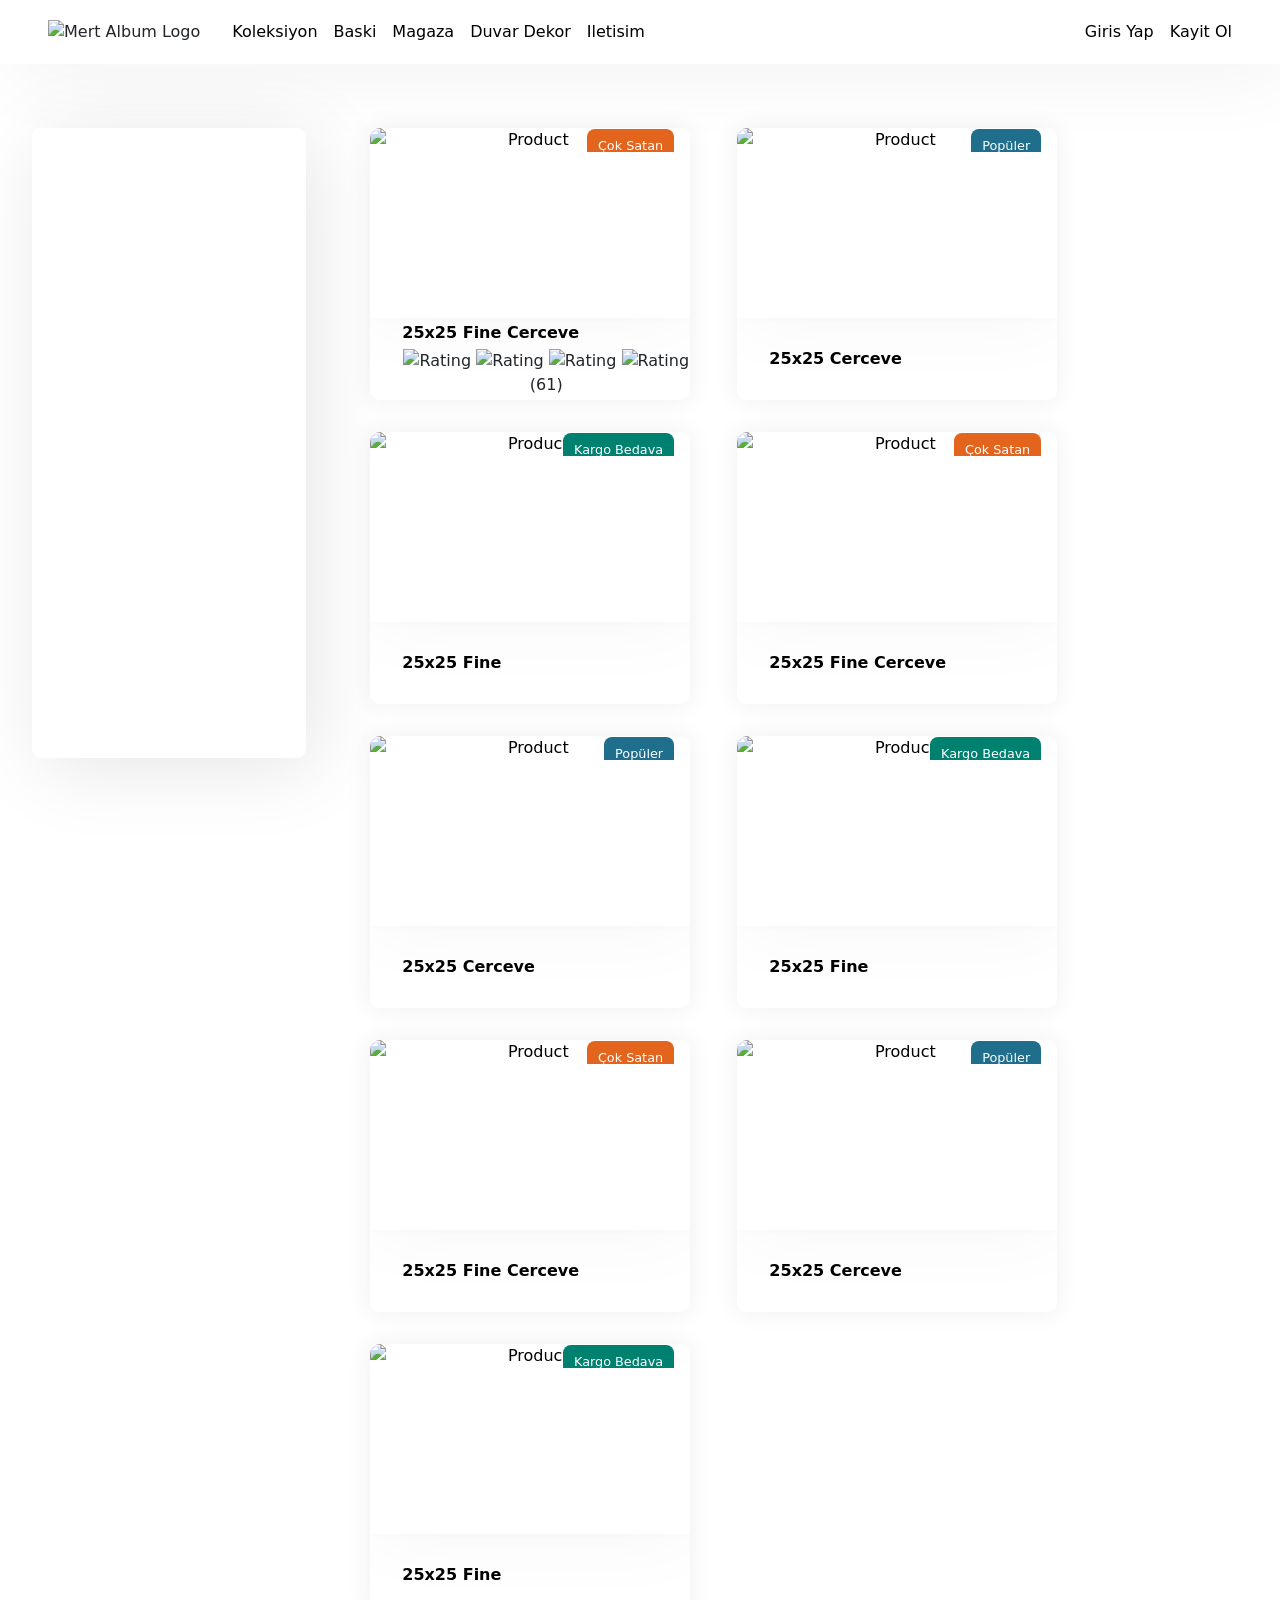
==== pages/13.html @ d8b460b5 "jquery eklendi ve sidebar jqueryden fetch edildi" ====
<!doctype html>
<html class="no-js" lang="">

<head>
    <meta charset="utf-8">
    <meta name="viewport" content="width=device-width, initial-scale=1">
    <title>Mert Album</title>
    <link rel="stylesheet" href="../css/style.css">
    <meta name="description" content="">

    <meta property="og:title" content="">
    <meta property="og:type" content="">
    <meta property="og:url" content="">
    <meta property="og:image" content="">

    <link rel="icon" href="/favicon.ico" sizes="any">
    <link rel="icon" href="/icon.svg" type="image/svg+xml">
    <link rel="apple-touch-icon" href="icon.png">
    <link rel="stylesheet" href="https://cdnjs.cloudflare.com/ajax/libs/bootstrap/5.3.3/css/bootstrap.min.css" integrity="sha512-jnSuA4Ss2PkkikSOLtYs8BlYIeeIK1h99ty4YfvRPAlzr377vr3CXDb7sb7eEEBYjDtcYj+AjBH3FLv5uSJuXg==" crossorigin="anonymous" referrerpolicy="no-referrer" />
    <link rel="preconnect" href="https://fonts.googleapis.com">
    <link rel="preconnect" href="https://fonts.gstatic.com" crossorigin>
    <link href="https://fonts.googleapis.com/css2?family=Poppins:ital,wght@0,100;0,200;0,300;0,400;0,500;0,600;0,700;0,800;0,900;1,100;1,200;1,300;1,400;1,500;1,600;1,700;1,800;1,900&display=swap" rel="stylesheet">

    <link rel="manifest" href="site.webmanifest">
    <meta name="theme-color" content="#fafafa">
</head>

<body>
<header class="header">
    <div class="nav_left">
        <div id="logo"><img src="img/logo.png" alt="Mert Album Logo"></div>
        <div class="nav_content">
            <ul class="navbar_content-list">
                <li class="navbar_content-element"><a href="#">Koleksiyon</a></li>
                <li class="navbar_content-element"><a href="#">Baski</a></li>
                <li class="navbar_content-element"><a href="#">Magaza</a></li>
                <li class="navbar_content-element"><a href="#">Duvar Dekor</a></li>
                <li class="navbar_content-element"><a href="#">Iletisim</a></li>
            </ul>
        </div>
    </div>
    <div class="nav_right">
        <ul class="nav_reg">
            <li><a href="#">Giris Yap</a></li>
            <li><a href="#">Kayit Ol</a></li>
        </ul>
    </div>
</header>
<main class="main">
    <div class="main_content">
        <div class="sidebar_wrapper">
            <div class="sidebar">
                <ul class="sidebar_list" id="sidebar_list">
                </ul>
            </div>
        </div>
        <div class="products_wrapper">
            <div class="products">
                <div class="product_card">
                    <div class="product_features">
                        <div class="product_like">
                            <a href="#"><img src="img/heart.svg" alt="Begen"></a>
                        </div>
                        <div class="product_addbasket">
                            <a href="#"><img src="img/shopping_cart.svg" alt="Sepete Ekle"> Sepete Ekle</a>
                        </div>
                    </div>
                    <div class="product_card-image">
                        <a href="#">
                            <img src="img/prd1.jpg" alt="Product">
                            <span class="inner_text cok_satan">Çok Satan</span>
                        </a>
                    </div>
                    <div class="product_card-text">
                        <a href="#">
                            25x25 Fine Cerceve
                        </a>
                        <div class="product_rating">
                            <img src="img/star.svg" alt="Rating">
                            <img src="img/star.svg" alt="Rating">
                            <img src="img/star.svg" alt="Rating">
                            <img src="img/star.svg" alt="Rating">
                            (61)
                        </div>
                    </div>
                </div>
                <div class="product_card">
                    <div class="product_features">
                        <div class="product_like">
                            <a href="#"><img src="img/heart.svg" alt="Begen"></a>
                        </div>
                        <div class="product_addbasket">
                            <a href="#"><img src="img/shopping_cart.svg" alt="Sepete Ekle"> Sepete Ekle</a>
                        </div>
                    </div>
                    <div class="product_card-image">
                        <a href="#">
                            <img src="img/prd2.jpg" alt="Product">
                            <span class="inner_text popular">Popüler</span>
                        </a>
                    </div>
                    <div class="product_card-text"><a href="#">25x25 Cerceve</a></div>
                </div>
                <div class="product_card">
                    <div class="product_features">
                        <div class="product_like">
                            <a href="#"><img src="img/heart.svg" alt="Begen"></a>
                        </div>
                        <div class="product_addbasket">
                            <a href="#"><img src="img/shopping_cart.svg" alt="Sepete Ekle"> Sepete Ekle</a>
                        </div>
                    </div>
                    <div class="product_card-image">
                        <a href="#">
                            <img src="img/prd3.jpg" alt="Product">
                            <span class="inner_text kargo_bedava">Kargo Bedava</span>
                        </a>
                    </div>
                    <div class="product_card-text"><a href="#">25x25 Fine</a></div>
                </div>
                <div class="product_card">
                    <div class="product_features">
                        <div class="product_like">
                            <a href="#"><img src="img/heart.svg" alt="Begen"></a>
                        </div>
                        <div class="product_addbasket">
                            <a href="#"><img src="img/shopping_cart.svg" alt="Sepete Ekle"> Sepete Ekle</a>
                        </div>
                    </div>
                    <div class="product_card-image">
                        <a href="#">
                            <img src="img/prd1.jpg" alt="Product">
                            <span class="inner_text cok_satan">Çok Satan</span>
                        </a>
                    </div>
                    <div class="product_card-text">
                        <a href="#">
                            25x25 Fine Cerceve
                        </a>
                    </div>
                </div>
                <div class="product_card">
                    <div class="product_features">
                        <div class="product_like">
                            <a href="#"><img src="img/heart.svg" alt="Begen"></a>
                        </div>
                        <div class="product_addbasket">
                            <a href="#"><img src="img/shopping_cart.svg" alt="Sepete Ekle"> Sepete Ekle</a>
                        </div>
                    </div>
                    <div class="product_card-image">
                        <a href="#">
                            <img src="img/prd2.jpg" alt="Product">
                            <span class="inner_text popular">Popüler</span>
                        </a>
                    </div>
                    <div class="product_card-text"><a href="#">25x25 Cerceve</a></div>
                </div>
                <div class="product_card">
                    <div class="product_features">
                        <div class="product_like">
                            <a href="#"><img src="img/heart.svg" alt="Begen"></a>
                        </div>
                        <div class="product_addbasket">
                            <a href="#"><img src="img/shopping_cart.svg" alt="Sepete Ekle"> Sepete Ekle</a>
                        </div>
                    </div>
                    <div class="product_card-image">
                        <a href="#">
                            <img src="img/prd3.jpg" alt="Product">
                            <span class="inner_text kargo_bedava">Kargo Bedava</span>
                        </a>
                    </div>
                    <div class="product_card-text"><a href="#">25x25 Fine</a></div>
                </div>
                <div class="product_card">
                    <div class="product_features">
                        <div class="product_like">
                            <a href="#"><img src="img/heart.svg" alt="Begen"></a>
                        </div>
                        <div class="product_addbasket">
                            <a href="#"><img src="img/shopping_cart.svg" alt="Sepete Ekle"> Sepete Ekle</a>
                        </div>
                    </div>
                    <div class="product_card-image">
                        <a href="#">
                            <img src="img/prd1.jpg" alt="Product">
                            <span class="inner_text cok_satan">Çok Satan</span>
                        </a>
                    </div>
                    <div class="product_card-text">
                        <a href="#">
                            25x25 Fine Cerceve
                        </a>
                    </div>
                </div>
                <div class="product_card">
                    <div class="product_features">
                        <div class="product_like">
                            <a href="#"><img src="img/heart.svg" alt="Begen"></a>
                        </div>
                        <div class="product_addbasket">
                            <a href="#"><img src="img/shopping_cart.svg" alt="Sepete Ekle"> Sepete Ekle</a>
                        </div>
                    </div>
                    <div class="product_card-image">
                        <a href="#">
                            <img src="img/prd2.jpg" alt="Product">
                            <span class="inner_text popular">Popüler</span>
                        </a>
                    </div>
                    <div class="product_card-text"><a href="#">25x25 Cerceve</a></div>
                </div>
                <div class="product_card">
                    <div class="product_features">
                        <div class="product_like">
                            <a href="#"><img src="img/heart.svg" alt="Begen"></a>
                        </div>
                        <div class="product_addbasket">
                            <a href="#"><img src="img/shopping_cart.svg" alt="Sepete Ekle"> Sepete Ekle</a>
                        </div>
                    </div>
                    <div class="product_card-image">
                        <a href="#">
                            <img src="img/prd3.jpg" alt="Product">
                            <span class="inner_text kargo_bedava">Kargo Bedava</span>
                        </a>
                    </div>
                    <div class="product_card-text"><a href="#">25x25 Fine</a></div>
                </div>
            </div>
        </div>
    </div>
</main>
<script src="../js/app.js"></script>
<script src="https://ajax.googleapis.com/ajax/libs/jquery/3.7.1/jquery.min.js"></script>
<script>
    var categories = []
    $(document).ready(function (){
        $(document).ready(function () {
            $.get('http://localhost:8080/json/products.json', function (data,status){
                categories = JSON.parse(JSON.stringify(data))
                for (let category of categories.categorylist) {
                    $('#sidebar_list').append(`
            <li className="sidebar_list-item"><a href="${'pages/' + category.id + '.html'}"><img src="../img/${category.name}.svg" alt="${category.name}">${category.name}</a></li>
          `)
                }
            })
        })
    })
</script>

</body>

</html>
---- css/style.css ----
* {
  box-sizing: border-box;
}
html {
  color: #222;
  font-size: 1em;
  font-family:  "Poppins", sans-serif;
  line-height: 1.4;
}

::-moz-selection {
  background: #b3d4fc;
  text-shadow: none;
}
body {
  background-color: #F4F5F6;
}
.header  {
  display: flex;
  flex-direction: row;
  background-color: #fff;
  justify-content: space-between;
  padding: .5rem 3rem;
  height: 4rem;
  margin-bottom: 1rem;
  box-shadow:
          10px 10px 80px rgba(0, 0, 0, 0.06)
;
}
main {
  width: 100%;
  height: 100%;
  display: flex;
  justify-content: center;
  align-items: center;
  margin-top: 5%;
}
.header #logo img {
  height: 3rem;
}
ul {
  list-style: none;
}
a {
  color: #000000!important;
  text-decoration: none!important;
}
.header .nav_left {
  display: flex;
  justify-content: center;
  align-items: center;
}
.header .nav_left .navbar_content-list {
  display: flex;
  column-gap: 1rem;
  margin: 0;
}
.header .nav_right {
  display: flex;
  align-items: center;
}
.header .nav_right .nav_reg {
  display: flex;
  flex-direction: row;
  column-gap: 1rem;
  margin: 0;
}
.main_content {
  width: 95%;
  display: flex;
  column-gap: 4rem;
}
.sidebar {
  background-color: #fff;
  width: 100%;
  height: 100%;
  border-radius: 10px;
  padding-top: 3rem;
  padding-left: 1rem;
}
.sidebar .sidebar_list {
  display: flex;
  flex-direction: column;
  row-gap: 2rem;
  padding-left: 1rem;
}
.sidebar a {
  font-size: 1.2rem;
}
.products {
  width: 80%;
  display: grid;
  grid-template-columns: repeat(4, 1fr);
  gap: 1.5rem;
}
.sidebar_wrapper {
  width: 20%;
  height: 70vh;
  border-radius: 10px;
  box-shadow:
          10px 10px 80px rgba(0, 0, 0, 0.1)
;
}
.products_wrapper {
  width: 80%;
}
.sidebar .sidebar_list-item img {
  width: 1.8rem;
  margin-right: 1rem;
}
.products .product_card {
  width: 20rem;
  height: 17rem;
  position: relative;
  border-radius: 10px;
  overflow: hidden;
  text-align: center;
  background-color: #fff;
  box-shadow: 0 0 24px rgba(46,52,64,.08);
}
.products .product_card img {
  width: 100%;
  transition: scale .7s;

}
.products .product_card-image {
  height: 70%;
  max-height: 75%;
  overflow: hidden;
  box-shadow:
          0.5px 0.5px 10px rgba(0, 0, 0, 0.02),
          4px 4px 80px rgba(0, 0, 0, 0.04)
;
}
.products .product_card:hover .product_card-image img {
  scale: 110%;
}
.products .product_card:hover .product_features {
  opacity: 1;
}
.products .product_card-text {
  display: flex;
  flex-direction: column;
  align-items: flex-start;
  justify-content: center;
  margin-left: 2rem;
  font-weight: 600;
  height: 30%;
}
.product_card-image .inner_text {
  font-size: .8rem;
  padding: .4rem .7rem;
  border-radius: 8px;
  color: #fff;
  position: absolute;
  top: 5%;
  right: 5%;
}
.product_card-image .inner_text.kargo_bedava {
  background-color: #008170 ;
}
.product_card-image .inner_text.popular {
  background-color: #1F6E8C;
}
.product_card-image .inner_text.cok_satan {
  background-color: #E3651D;
}
.products .product_card-image a {
  overflow: hidden;
  position:relative;
  display: flex;
}
.product_features {
  width: 100%;
  height: 100%;
  position: absolute;
  top: 0;
  left: 0;
  color: #ffffff;
  background-color: rgba(93, 176, 176, 0.9);
  opacity: 0;
  z-index: 3;
  transition: all .5s;
  display: flex;
  justify-content: center;
  align-items: center;
}
.product_features img {
  width: 3rem!important;
}
.product_features .product_like {
  display: flex;
  justify-content: center;
  align-items: center;
  position: absolute;
  top: 5%;
  right: 5%;

}
.product_features .product_like img {
  border: 2px solid #ddd;
  padding: 8px;
  border-radius: 50%;
  transition: all .5s;
}
.product_features .product_addbasket {
  display: flex;
  justify-content: center;
  align-items: center;
  border: 2px solid transparent;
  padding: .2rem .5rem;
  border-radius: 7px;
  transition: all .5s;
}
.product_features .product_addbasket:hover {
  background-color: #31363F;
}
.product_features .product_like img:hover {
  border: 2px solid #31363F;
  background-color: #31363F;
}
.product_features .product_addbasket a {
  color: #ffffff!important;
  font-size: 1.2rem;
  font-weight: 600;
}
@media only screen and (max-width: 1920px) {
  .products {
    grid-template-columns: repeat(4, 1fr);
    gap: 3rem;
  }
  .sidebar_wrapper {
    width: 15%;
  }
}
@media only screen and (max-width: 1536px) {
  .products {
    grid-template-columns: repeat(3, 1fr);
    gap: 3rem;
  }
  .sidebar_wrapper {
    width: 15%;
  }
}
@media only screen and (max-width: 1280px) {
  .products {
    grid-template-columns: repeat(2, 1fr);
    gap: 2rem;
  }
  .sidebar_wrapper {
    width: 25%;
  }
}
@media only screen and (max-width: 1024px) {
  .products {
    grid-template-columns: repeat(1, 1fr);
    gap: 2rem;
  }
  .sidebar_wrapper {
    width: 35%;
  }
}
@media only screen and (max-width: 768px) {
  header {
    justify-content: center !important;
    align-items: center;
  }
  .main_content {
    display: flex;
    flex-direction: column;
  }
  .sidebar_wrapper {
    width: 100%!important;
    height: 10rem;
  }
  .sidebar {
    padding: 3rem 1rem .5rem 1rem;
  }
  .sidebar .sidebar_list {
    display: flex;
    flex-direction: row;
    justify-content: space-between;
    padding: .5rem 1rem;
  }
  .sidebar_list .sidebar_list-item a {
    display: flex;
    flex-direction: column;
    align-items: center;
  }
  header .nav_content, .nav_right {
    display: none !important;
  }
  .products_wrapper {
    width: 100%;
    margin-top: 2rem;
    display: flex;
    justify-content: center;
    align-content: center;
  }
  .products {
    justify-items: center;
    grid-template-columns: repeat(1, 1fr);
    gap: 2rem;
  }
  .products .product_card {
    width: 15rem;
    height: 13rem;
  }
  @media only screen and (max-width: 576px) {
    .products .product_card {
      width: 100%;
      height: 100%;
    }
  }
}
.product_card .product_rating img {
  width: 1rem;
}
.product_card .product_rating {
  margin-top: .2rem;
  font-weight: 400;
}
::selection {
  background: #b3d4fc;
  text-shadow: none;
}

hr {
  display: block;
  height: 1px;
  border: 0;
  border-top: 1px solid #ccc;
  margin: 1em 0;
  padding: 0;
}


audio,
canvas,
iframe,
img,
svg,
video {
  vertical-align: middle;
}


fieldset {
  border: 0;
  margin: 0;
  padding: 0;
}


textarea {
  resize: vertical;
}


.hidden,
[hidden] {
  display: none !important;
}


.visually-hidden {
  border: 0;
  clip: rect(0, 0, 0, 0);
  height: 1px;
  margin: -1px;
  overflow: hidden;
  padding: 0;
  position: absolute;
  white-space: nowrap;
  width: 1px;
  /* 1 */
}

/*
 * Extends the .visually-hidden class to allow the element
 * to be focusable when navigated to via the keyboard:
 * https://www.drupal.org/node/897638
 */

.visually-hidden.focusable:active,
.visually-hidden.focusable:focus {
  clip: auto;
  height: auto;
  margin: 0;
  overflow: visible;
  position: static;
  white-space: inherit;
  width: auto;
}

/*
 * Hide visually and from screen readers, but maintain layout
 */

.invisible {
  visibility: hidden;
}

/*
 * Clearfix: contain floats
 *
 * The use of `table` rather than `block` is only necessary if using
 * `::before` to contain the top-margins of child elements.
 */

.clearfix::before,
.clearfix::after {
  content: "";
  display: table;
}

.clearfix::after {
  clear: both;
}

/* ==========================================================================
   EXAMPLE Media Queries for Responsive Design.
   These examples override the primary ('mobile first') styles.
   Modify as content requires.
   ========================================================================== */

@media only screen and (min-width: 35em) {
  /* Style adjustments for viewports that meet the condition */
}

@media print,
  (-webkit-min-device-pixel-ratio: 1.25),
  (min-resolution: 1.25dppx),
  (min-resolution: 120dpi) {
  /* Style adjustments for high resolution devices */
}

/* ==========================================================================
   Print styles.
   Inlined to avoid the additional HTTP request:
   https://www.phpied.com/delay-loading-your-print-css/
   ========================================================================== */

@media print {
  *,
  *::before,
  *::after {
    background: #fff !important;
    color: #000 !important;
    /* Black prints faster */
    box-shadow: none !important;
    text-shadow: none !important;
  }

  a,
  a:visited {
    text-decoration: underline;
  }

  a[href]::after {
    content: " (" attr(href) ")";
  }

  abbr[title]::after {
    content: " (" attr(title) ")";
  }

  /*
   * Don't show links that are fragment identifiers,
   * or use the `javascript:` pseudo protocol
   */
  a[href^="#"]::after,
  a[href^="javascript:"]::after {
    content: "";
  }

  pre {
    white-space: pre-wrap !important;
  }

  pre,
  blockquote {
    border: 1px solid #999;
    page-break-inside: avoid;
  }

  tr,
  img {
    page-break-inside: avoid;
  }

  p,
  h2,
  h3 {
    orphans: 3;
    widows: 3;
  }

  h2,
  h3 {
    page-break-after: avoid;
  }
}
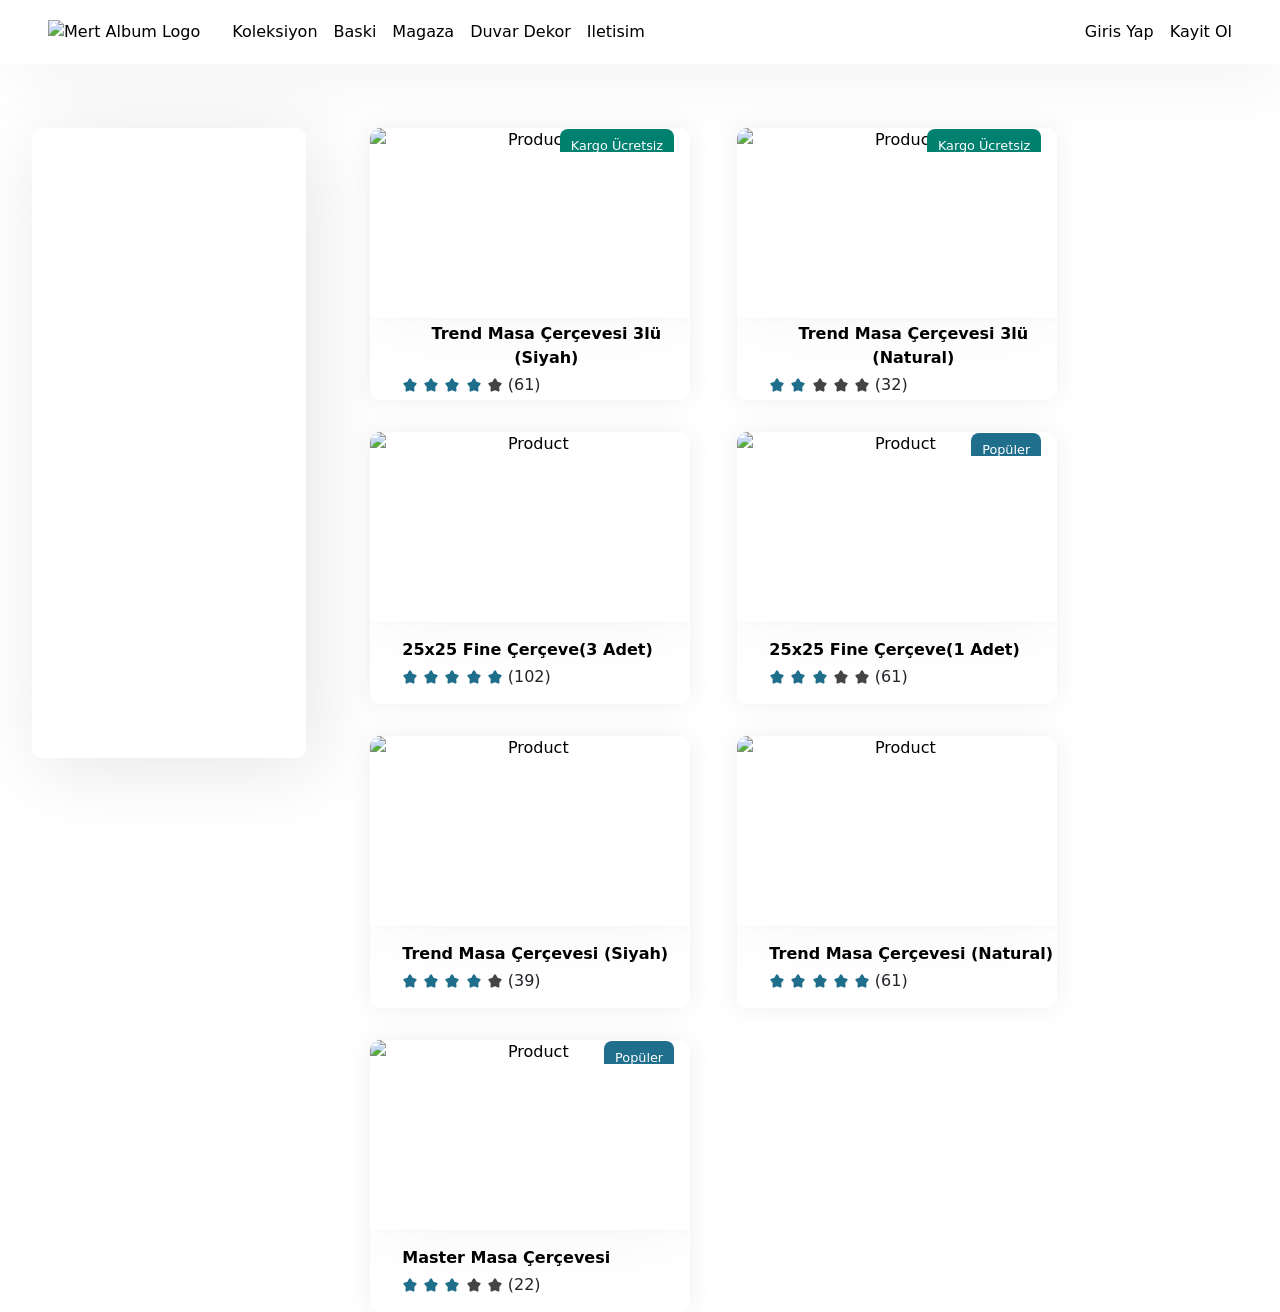
==== commit 429fe210: "localhost fetch istegi api linki ile degistirildi (sistem birebir ayni sekilde calisiyor)" ====
--- a/pages/13.html
+++ b/pages/13.html
@@ -28,7 +28,7 @@
 <body>
 <header class="header">
     <div class="nav_left">
-        <div id="logo"><img src="img/logo.png" alt="Mert Album Logo"></div>
+        <div id="logo"><a href="../index.html"><img src="img/logo.png" alt="Mert Album Logo"></a></div>
         <div class="nav_content">
             <ul class="navbar_content-list">
                 <li class="navbar_content-element"><a href="#">Koleksiyon</a></li>
@@ -59,27 +59,28 @@
                 <div class="product_card">
                     <div class="product_features">
                         <div class="product_like">
-                            <a href="#"><img src="img/heart.svg" alt="Begen"></a>
-                        </div>
-                        <div class="product_addbasket">
-                            <a href="#"><img src="img/shopping_cart.svg" alt="Sepete Ekle"> Sepete Ekle</a>
-                        </div>
-                    </div>
-                    <div class="product_card-image">
-                        <a href="#">
-                            <img src="img/prd1.jpg" alt="Product">
-                            <span class="inner_text cok_satan">Çok Satan</span>
-                        </a>
-                    </div>
-                    <div class="product_card-text">
-                        <a href="#">
-                            25x25 Fine Cerceve
-                        </a>
-                        <div class="product_rating">
-                            <img src="img/star.svg" alt="Rating">
-                            <img src="img/star.svg" alt="Rating">
-                            <img src="img/star.svg" alt="Rating">
-                            <img src="img/star.svg" alt="Rating">
+                            <a href="#"><img src="../img/heart.svg" alt="Begen"></a>
+                        </div>
+                        <div class="product_addbasket">
+                            <a href="#"><img src="../img/shopping_cart.svg" alt="Sepete Ekle"> Sepete Ekle</a>
+                        </div>
+                    </div>
+                    <div class="product_card-image">
+                        <a href="#">
+                            <img src="https://mertalbum.com/images/extraproduct/1617455454.jpg" alt="Product">
+                            <span class="inner_text kargo_bedava">Kargo Ücretsiz</span>
+                        </a>
+                    </div>
+                    <div class="product_card-text">
+                        <a href="#">
+                            Trend Masa Çerçevesi 3lü (Siyah)
+                        </a>
+                        <div class="product_rating">
+                            <img src="../img/star.svg" alt="Rating">
+                            <img src="../img/star.svg" alt="Rating">
+                            <img src="../img/star.svg" alt="Rating">
+                            <img src="../img/star.svg" alt="Rating">
+                            <img src="../img/darkstar.svg" alt="Rating">
                             (61)
                         </div>
                     </div>
@@ -87,147 +88,175 @@
                 <div class="product_card">
                     <div class="product_features">
                         <div class="product_like">
-                            <a href="#"><img src="img/heart.svg" alt="Begen"></a>
-                        </div>
-                        <div class="product_addbasket">
-                            <a href="#"><img src="img/shopping_cart.svg" alt="Sepete Ekle"> Sepete Ekle</a>
-                        </div>
-                    </div>
-                    <div class="product_card-image">
-                        <a href="#">
-                            <img src="img/prd2.jpg" alt="Product">
+                            <a href="#"><img src="../img/heart.svg" alt="Begen"></a>
+                        </div>
+                        <div class="product_addbasket">
+                            <a href="#"><img src="../img/shopping_cart.svg" alt="Sepete Ekle"> Sepete Ekle</a>
+                        </div>
+                    </div>
+                    <div class="product_card-image">
+                        <a href="#">
+                            <img src="https://mertalbum.com/images/extraproduct/1617455216.jpg" alt="Product">
+                            <span class="inner_text kargo_bedava">Kargo Ücretsiz</span>
+                        </a>
+                    </div>
+                    <div class="product_card-text">
+                        <a href="#">
+                            Trend Masa Çerçevesi 3lü (Natural)
+                        </a>
+                        <div class="product_rating">
+                            <img src="../img/star.svg" alt="Rating">
+                            <img src="../img/star.svg" alt="Rating">
+                            <img src="../img/darkstar.svg" alt="Rating">
+                            <img src="../img/darkstar.svg" alt="Rating">
+                            <img src="../img/darkstar.svg" alt="Rating">
+                            (32)
+                        </div>
+                    </div>
+                </div>
+                <div class="product_card">
+                    <div class="product_features">
+                        <div class="product_like">
+                            <a href="#"><img src="../img/heart.svg" alt="Begen"></a>
+                        </div>
+                        <div class="product_addbasket">
+                            <a href="#"><img src="../img/shopping_cart.svg" alt="Sepete Ekle"> Sepete Ekle</a>
+                        </div>
+                    </div>
+                    <div class="product_card-image">
+                        <a href="#">
+                            <img src="https://mertalbum.com/images/extraproduct/fine-cerceve-3lu.jpg" alt="Product">
+                        </a>
+                    </div>
+                    <div class="product_card-text">
+                        <a href="#">
+                            25x25 Fine Çerçeve(3 Adet)
+                        </a>
+                        <div class="product_rating">
+                            <img src="../img/star.svg" alt="Rating">
+                            <img src="../img/star.svg" alt="Rating">
+                            <img src="../img/star.svg" alt="Rating">
+                            <img src="../img/star.svg" alt="Rating">
+                            <img src="../img/star.svg" alt="Rating">
+                            (102)
+                        </div>
+                    </div>
+                </div>
+                <div class="product_card">
+                    <div class="product_features">
+                        <div class="product_like">
+                            <a href="#"><img src="../img/heart.svg" alt="Begen"></a>
+                        </div>
+                        <div class="product_addbasket">
+                            <a href="#"><img src="../img/shopping_cart.svg" alt="Sepete Ekle"> Sepete Ekle</a>
+                        </div>
+                    </div>
+                    <div class="product_card-image">
+                        <a href="#">
+                            <img src="https://mertalbum.com/images/extraproduct/fine-cerceve-tekli.jpg" alt="Product">
                             <span class="inner_text popular">Popüler</span>
                         </a>
                     </div>
-                    <div class="product_card-text"><a href="#">25x25 Cerceve</a></div>
-                </div>
-                <div class="product_card">
-                    <div class="product_features">
-                        <div class="product_like">
-                            <a href="#"><img src="img/heart.svg" alt="Begen"></a>
-                        </div>
-                        <div class="product_addbasket">
-                            <a href="#"><img src="img/shopping_cart.svg" alt="Sepete Ekle"> Sepete Ekle</a>
-                        </div>
-                    </div>
-                    <div class="product_card-image">
-                        <a href="#">
-                            <img src="img/prd3.jpg" alt="Product">
-                            <span class="inner_text kargo_bedava">Kargo Bedava</span>
-                        </a>
-                    </div>
-                    <div class="product_card-text"><a href="#">25x25 Fine</a></div>
-                </div>
-                <div class="product_card">
-                    <div class="product_features">
-                        <div class="product_like">
-                            <a href="#"><img src="img/heart.svg" alt="Begen"></a>
-                        </div>
-                        <div class="product_addbasket">
-                            <a href="#"><img src="img/shopping_cart.svg" alt="Sepete Ekle"> Sepete Ekle</a>
-                        </div>
-                    </div>
-                    <div class="product_card-image">
-                        <a href="#">
-                            <img src="img/prd1.jpg" alt="Product">
-                            <span class="inner_text cok_satan">Çok Satan</span>
-                        </a>
-                    </div>
-                    <div class="product_card-text">
-                        <a href="#">
-                            25x25 Fine Cerceve
-                        </a>
-                    </div>
-                </div>
-                <div class="product_card">
-                    <div class="product_features">
-                        <div class="product_like">
-                            <a href="#"><img src="img/heart.svg" alt="Begen"></a>
-                        </div>
-                        <div class="product_addbasket">
-                            <a href="#"><img src="img/shopping_cart.svg" alt="Sepete Ekle"> Sepete Ekle</a>
-                        </div>
-                    </div>
-                    <div class="product_card-image">
-                        <a href="#">
-                            <img src="img/prd2.jpg" alt="Product">
+                    <div class="product_card-text">
+                        <a href="#">
+                            25x25 Fine Çerçeve(1 Adet)
+                        </a>
+                        <div class="product_rating">
+                            <img src="../img/star.svg" alt="Rating">
+                            <img src="../img/star.svg" alt="Rating">
+                            <img src="../img/star.svg" alt="Rating">
+                            <img src="../img/darkstar.svg" alt="Rating">
+                            <img src="../img/darkstar.svg" alt="Rating">
+                            (61)
+                        </div>
+                    </div>
+                </div>
+                <div class="product_card">
+                    <div class="product_features">
+                        <div class="product_like">
+                            <a href="#"><img src="../img/heart.svg" alt="Begen"></a>
+                        </div>
+                        <div class="product_addbasket">
+                            <a href="#"><img src="../img/shopping_cart.svg" alt="Sepete Ekle"> Sepete Ekle</a>
+                        </div>
+                    </div>
+                    <div class="product_card-image">
+                        <a href="#">
+                            <img src="https://mertalbum.com/images/extraproduct/1617455454.jpg" alt="Product">
+                        </a>
+                    </div>
+                    <div class="product_card-text">
+                        <a href="#">
+                            Trend Masa Çerçevesi (Siyah)
+                        </a>
+                        <div class="product_rating">
+                            <img src="../img/star.svg" alt="Rating">
+                            <img src="../img/star.svg" alt="Rating">
+                            <img src="../img/star.svg" alt="Rating">
+                            <img src="../img/star.svg" alt="Rating">
+                            <img src="../img/darkstar.svg" alt="Rating">
+                            (39)
+                        </div>
+                    </div>
+                </div>
+                <div class="product_card">
+                    <div class="product_features">
+                        <div class="product_like">
+                            <a href="#"><img src="../img/heart.svg" alt="Begen"></a>
+                        </div>
+                        <div class="product_addbasket">
+                            <a href="#"><img src="../img/shopping_cart.svg" alt="Sepete Ekle"> Sepete Ekle</a>
+                        </div>
+                    </div>
+                    <div class="product_card-image">
+                        <a href="#">
+                            <img src="https://mertalbum.com/images/extraproduct/1617455216.jpg" alt="Product">
+                        </a>
+                    </div>
+                    <div class="product_card-text">
+                        <a href="#">
+                            Trend Masa Çerçevesi (Natural)
+                        </a>
+                        <div class="product_rating">
+                            <img src="../img/star.svg" alt="Rating">
+                            <img src="../img/star.svg" alt="Rating">
+                            <img src="../img/star.svg" alt="Rating">
+                            <img src="../img/star.svg" alt="Rating">
+                            <img src="../img/star.svg" alt="Rating">
+                            (61)
+                        </div>
+                    </div>
+                </div>
+                <div class="product_card">
+                    <div class="product_features">
+                        <div class="product_like">
+                            <a href="#"><img src="../img/heart.svg" alt="Begen"></a>
+                        </div>
+                        <div class="product_addbasket">
+                            <a href="#"><img src="../img/shopping_cart.svg" alt="Sepete Ekle"> Sepete Ekle</a>
+                        </div>
+                    </div>
+                    <div class="product_card-image">
+                        <a href="#">
+                            <img src="https://mertalbum.com/images/extraproduct/1617451429.jpg" alt="Product">
                             <span class="inner_text popular">Popüler</span>
                         </a>
                     </div>
-                    <div class="product_card-text"><a href="#">25x25 Cerceve</a></div>
-                </div>
-                <div class="product_card">
-                    <div class="product_features">
-                        <div class="product_like">
-                            <a href="#"><img src="img/heart.svg" alt="Begen"></a>
-                        </div>
-                        <div class="product_addbasket">
-                            <a href="#"><img src="img/shopping_cart.svg" alt="Sepete Ekle"> Sepete Ekle</a>
-                        </div>
-                    </div>
-                    <div class="product_card-image">
-                        <a href="#">
-                            <img src="img/prd3.jpg" alt="Product">
-                            <span class="inner_text kargo_bedava">Kargo Bedava</span>
-                        </a>
-                    </div>
-                    <div class="product_card-text"><a href="#">25x25 Fine</a></div>
-                </div>
-                <div class="product_card">
-                    <div class="product_features">
-                        <div class="product_like">
-                            <a href="#"><img src="img/heart.svg" alt="Begen"></a>
-                        </div>
-                        <div class="product_addbasket">
-                            <a href="#"><img src="img/shopping_cart.svg" alt="Sepete Ekle"> Sepete Ekle</a>
-                        </div>
-                    </div>
-                    <div class="product_card-image">
-                        <a href="#">
-                            <img src="img/prd1.jpg" alt="Product">
-                            <span class="inner_text cok_satan">Çok Satan</span>
-                        </a>
-                    </div>
-                    <div class="product_card-text">
-                        <a href="#">
-                            25x25 Fine Cerceve
-                        </a>
-                    </div>
-                </div>
-                <div class="product_card">
-                    <div class="product_features">
-                        <div class="product_like">
-                            <a href="#"><img src="img/heart.svg" alt="Begen"></a>
-                        </div>
-                        <div class="product_addbasket">
-                            <a href="#"><img src="img/shopping_cart.svg" alt="Sepete Ekle"> Sepete Ekle</a>
-                        </div>
-                    </div>
-                    <div class="product_card-image">
-                        <a href="#">
-                            <img src="img/prd2.jpg" alt="Product">
-                            <span class="inner_text popular">Popüler</span>
-                        </a>
-                    </div>
-                    <div class="product_card-text"><a href="#">25x25 Cerceve</a></div>
-                </div>
-                <div class="product_card">
-                    <div class="product_features">
-                        <div class="product_like">
-                            <a href="#"><img src="img/heart.svg" alt="Begen"></a>
-                        </div>
-                        <div class="product_addbasket">
-                            <a href="#"><img src="img/shopping_cart.svg" alt="Sepete Ekle"> Sepete Ekle</a>
-                        </div>
-                    </div>
-                    <div class="product_card-image">
-                        <a href="#">
-                            <img src="img/prd3.jpg" alt="Product">
-                            <span class="inner_text kargo_bedava">Kargo Bedava</span>
-                        </a>
-                    </div>
-                    <div class="product_card-text"><a href="#">25x25 Fine</a></div>
-                </div>
+                    <div class="product_card-text">
+                        <a href="#">
+                            Master Masa Çerçevesi
+                        </a>
+                        <div class="product_rating">
+                            <img src="../img/star.svg" alt="Rating">
+                            <img src="../img/star.svg" alt="Rating">
+                            <img src="../img/star.svg" alt="Rating">
+                            <img src="../img/darkstar.svg" alt="Rating">
+                            <img src="../img/darkstar.svg" alt="Rating">
+                            (22)
+                        </div>
+                    </div>
+                </div>
+
             </div>
         </div>
     </div>
@@ -238,11 +267,11 @@
     var categories = []
     $(document).ready(function (){
         $(document).ready(function () {
-            $.get('http://localhost:8080/json/products.json', function (data,status){
+            $.get('https://mertalbum.com/test/getcategorylist', function (data,status){
                 categories = JSON.parse(JSON.stringify(data))
                 for (let category of categories.categorylist) {
                     $('#sidebar_list').append(`
-            <li className="sidebar_list-item"><a href="${'pages/' + category.id + '.html'}"><img src="../img/${category.name}.svg" alt="${category.name}">${category.name}</a></li>
+            <li className="sidebar_list-item"><a href="${category.id + '.html'}"><img src="../img/${category.name}.svg" alt="${category.name}">${category.name}</a></li>
           `)
                 }
             })
--- a/css/style.css
+++ b/css/style.css
@@ -94,7 +94,7 @@
   gap: 1.5rem;
 }
 .sidebar_wrapper {
-  width: 20%;
+  width: 15%;
   height: 70vh;
   border-radius: 10px;
   box-shadow:
@@ -177,7 +177,7 @@
   top: 0;
   left: 0;
   color: #ffffff;
-  background-color: rgba(93, 176, 176, 0.9);
+  background-color: rgba(18, 18, 18, 0.8);
   opacity: 0;
   z-index: 3;
   transition: all .5s;
@@ -195,7 +195,6 @@
   position: absolute;
   top: 5%;
   right: 5%;
-
 }
 .product_features .product_like img {
   border: 2px solid #ddd;
@@ -319,186 +318,4 @@
 .product_card .product_rating {
   margin-top: .2rem;
   font-weight: 400;
-}
-::selection {
-  background: #b3d4fc;
-  text-shadow: none;
-}
-
-hr {
-  display: block;
-  height: 1px;
-  border: 0;
-  border-top: 1px solid #ccc;
-  margin: 1em 0;
-  padding: 0;
-}
-
-
-audio,
-canvas,
-iframe,
-img,
-svg,
-video {
-  vertical-align: middle;
-}
-
-
-fieldset {
-  border: 0;
-  margin: 0;
-  padding: 0;
-}
-
-
-textarea {
-  resize: vertical;
-}
-
-
-.hidden,
-[hidden] {
-  display: none !important;
-}
-
-
-.visually-hidden {
-  border: 0;
-  clip: rect(0, 0, 0, 0);
-  height: 1px;
-  margin: -1px;
-  overflow: hidden;
-  padding: 0;
-  position: absolute;
-  white-space: nowrap;
-  width: 1px;
-  /* 1 */
-}
-
-/*
- * Extends the .visually-hidden class to allow the element
- * to be focusable when navigated to via the keyboard:
- * https://www.drupal.org/node/897638
- */
-
-.visually-hidden.focusable:active,
-.visually-hidden.focusable:focus {
-  clip: auto;
-  height: auto;
-  margin: 0;
-  overflow: visible;
-  position: static;
-  white-space: inherit;
-  width: auto;
-}
-
-/*
- * Hide visually and from screen readers, but maintain layout
- */
-
-.invisible {
-  visibility: hidden;
-}
-
-/*
- * Clearfix: contain floats
- *
- * The use of `table` rather than `block` is only necessary if using
- * `::before` to contain the top-margins of child elements.
- */
-
-.clearfix::before,
-.clearfix::after {
-  content: "";
-  display: table;
-}
-
-.clearfix::after {
-  clear: both;
-}
-
-/* ==========================================================================
-   EXAMPLE Media Queries for Responsive Design.
-   These examples override the primary ('mobile first') styles.
-   Modify as content requires.
-   ========================================================================== */
-
-@media only screen and (min-width: 35em) {
-  /* Style adjustments for viewports that meet the condition */
-}
-
-@media print,
-  (-webkit-min-device-pixel-ratio: 1.25),
-  (min-resolution: 1.25dppx),
-  (min-resolution: 120dpi) {
-  /* Style adjustments for high resolution devices */
-}
-
-/* ==========================================================================
-   Print styles.
-   Inlined to avoid the additional HTTP request:
-   https://www.phpied.com/delay-loading-your-print-css/
-   ========================================================================== */
-
-@media print {
-  *,
-  *::before,
-  *::after {
-    background: #fff !important;
-    color: #000 !important;
-    /* Black prints faster */
-    box-shadow: none !important;
-    text-shadow: none !important;
-  }
-
-  a,
-  a:visited {
-    text-decoration: underline;
-  }
-
-  a[href]::after {
-    content: " (" attr(href) ")";
-  }
-
-  abbr[title]::after {
-    content: " (" attr(title) ")";
-  }
-
-  /*
-   * Don't show links that are fragment identifiers,
-   * or use the `javascript:` pseudo protocol
-   */
-  a[href^="#"]::after,
-  a[href^="javascript:"]::after {
-    content: "";
-  }
-
-  pre {
-    white-space: pre-wrap !important;
-  }
-
-  pre,
-  blockquote {
-    border: 1px solid #999;
-    page-break-inside: avoid;
-  }
-
-  tr,
-  img {
-    page-break-inside: avoid;
-  }
-
-  p,
-  h2,
-  h3 {
-    orphans: 3;
-    widows: 3;
-  }
-
-  h2,
-  h3 {
-    page-break-after: avoid;
-  }
-}
-
+}
